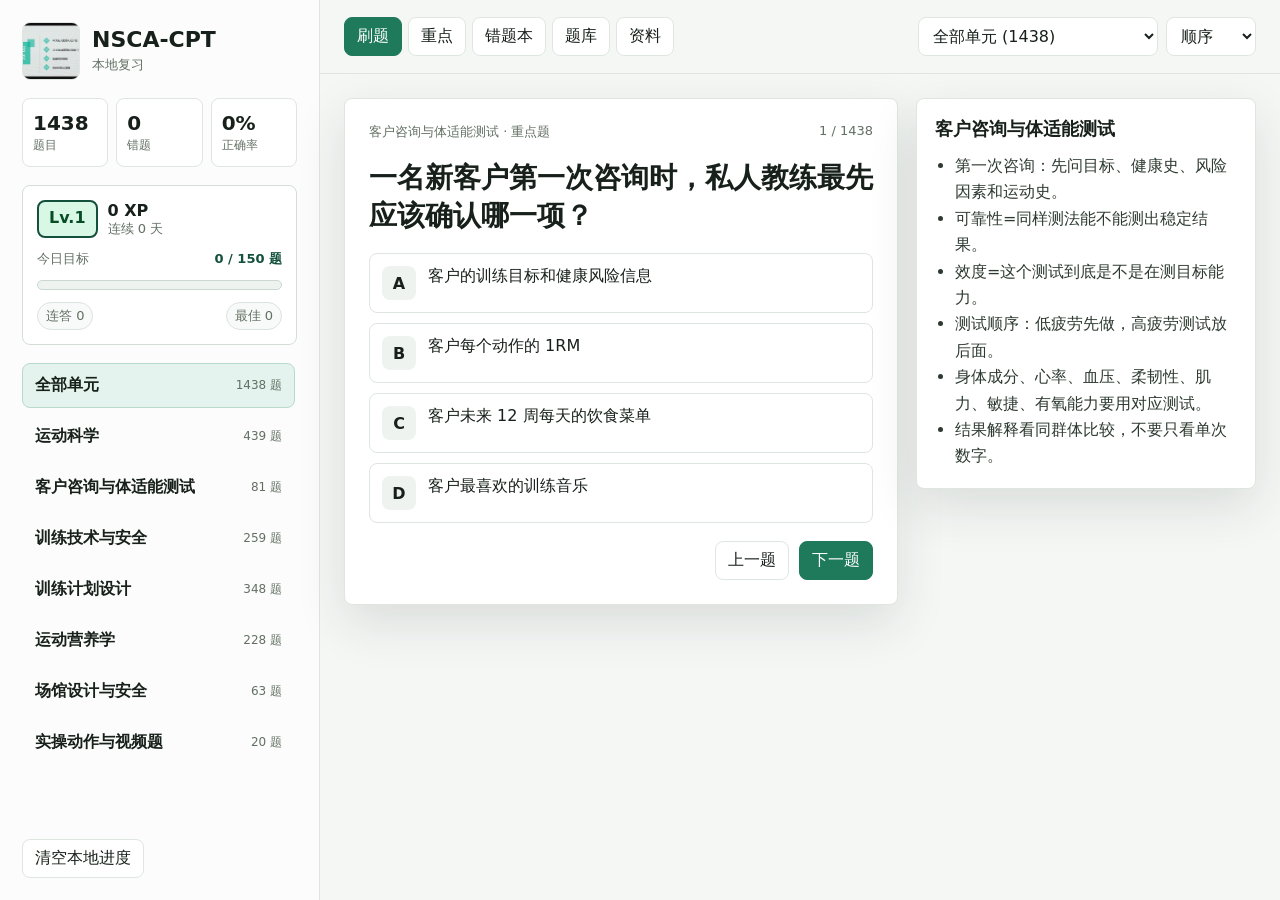
==== index.html @ 04255b9d "Publish NSCA CPT review app" ====
<!doctype html>
<html lang="zh-CN">
  <head>
    <meta charset="utf-8" />
    <meta name="viewport" content="width=device-width, initial-scale=1" />
    <title>NSCA-CPT 复习 App</title>
    <link rel="stylesheet" href="./styles.css" />
  </head>
  <body>
    <div class="app-shell">
      <aside class="sidebar">
        <div class="brand">
          <img src="./assets/cpt-cover.jpg" alt="NSCA CPT" />
          <div>
            <h1>NSCA-CPT</h1>
            <p>本地复习</p>
          </div>
        </div>

        <div class="stats-grid">
          <div>
            <span id="totalQuestions">0</span>
            <label>题目</label>
          </div>
          <div>
            <span id="wrongCount">0</span>
            <label>错题</label>
          </div>
          <div>
            <span id="accuracy">0%</span>
            <label>正确率</label>
          </div>
        </div>

        <section class="game-panel" aria-label="每日学习进度">
          <div class="level-row">
            <span id="levelBadge" class="level-badge">Lv.1</span>
            <div>
              <strong id="totalXp">0 XP</strong>
              <span id="streakText">连续 0 天</span>
            </div>
          </div>
          <div class="goal-row">
            <span>今日目标</span>
            <strong id="dailyGoalText">0 / 150 题</strong>
          </div>
          <div class="goal-track" aria-hidden="true">
            <div id="dailyGoalFill"></div>
          </div>
          <div class="mini-metrics">
            <span id="comboText">连答 0</span>
            <span id="bestComboText">最佳 0</span>
          </div>
        </section>

        <nav id="unitNav" class="unit-nav" aria-label="单元"></nav>

        <div class="sidebar-footer">
          <button id="resetProgressBtn" class="ghost-button" type="button">清空本地进度</button>
        </div>
      </aside>

      <main class="main-panel">
        <header class="topbar">
          <div class="tabs" role="tablist" aria-label="视图">
            <button class="tab active" type="button" data-view="quiz">刷题</button>
            <button class="tab" type="button" data-view="notes">重点</button>
            <button class="tab" type="button" data-view="wrong">错题本</button>
            <button class="tab" type="button" data-view="bank">题库</button>
            <button class="tab" type="button" data-view="materials">资料</button>
          </div>
          <div class="toolbar">
            <select id="unitSelect" aria-label="选择单元"></select>
            <select id="modeSelect" aria-label="刷题模式">
              <option value="sequential">顺序</option>
              <option value="random">随机</option>
              <option value="curated">重点题</option>
              <option value="wrong">错题</option>
            </select>
          </div>
        </header>

        <section id="quizView" class="view active">
          <div class="quiz-layout">
            <section class="question-card">
              <div class="question-meta">
                <span id="questionUnit">单元</span>
                <span id="questionProgress">0 / 0</span>
              </div>
              <div id="instantFeedback" class="instant-feedback hidden" aria-live="polite"></div>
              <div id="rewardToast" class="reward-toast hidden" aria-live="polite"></div>
              <h2 id="questionText"></h2>
              <img id="questionImage" class="question-image hidden" alt="" />
              <div id="choiceList" class="choice-list"></div>
              <div id="resultPanel" class="result-panel hidden"></div>
              <div class="question-actions">
                <button id="prevBtn" class="secondary-button" type="button">上一题</button>
                <button id="nextBtn" class="primary-button" type="button">下一题</button>
              </div>
            </section>

            <aside class="focus-panel">
              <h3 id="focusTitle">单元重点</h3>
              <ul id="focusPoints"></ul>
            </aside>
          </div>
        </section>

        <section id="notesView" class="view">
          <div id="notesGrid" class="notes-grid"></div>
        </section>

        <section id="wrongView" class="view">
          <div class="section-head">
            <h2>自动错题本</h2>
            <button id="reviewWrongBtn" class="primary-button" type="button">只刷错题</button>
          </div>
          <div id="wrongList" class="list-panel"></div>
        </section>

        <section id="bankView" class="view">
          <div class="section-head">
            <h2>题库检索</h2>
            <input id="searchInput" type="search" placeholder="搜索题干、选项或来源" />
          </div>
          <div id="bankList" class="list-panel"></div>
        </section>

        <section id="materialsView" class="view">
          <div class="section-head">
            <h2>资料读取状态</h2>
          </div>
          <div id="materialsList" class="materials-list"></div>
        </section>
      </main>
    </div>

    <script src="./data.js"></script>
    <script src="./app.js"></script>
  </body>
</html>
---- styles.css ----
:root {
  --bg: #f5f7f5;
  --panel: #ffffff;
  --ink: #17201a;
  --muted: #637064;
  --line: #dfe6df;
  --accent: #1f7a5b;
  --accent-strong: #14513d;
  --accent-soft: #e4f3ed;
  --warn: #b4442f;
  --warn-soft: #fae8e4;
  --ok: #1d6f48;
  --ok-soft: #e3f4eb;
  --shadow: 0 18px 50px rgba(26, 42, 32, 0.12);
}

* {
 box-sizing: border-box;
}

html {
 -webkit-text-size-adjust: 100%;
 text-size-adjust: 100%;
}

body {
 margin: 0;
 min-height: 100vh;
 overflow-x: hidden;
 background: var(--bg);
 color: var(--ink);
 font-family:
 Inter, ui-sans-serif, system-ui, -apple-system, BlinkMacSystemFont, "Segoe UI",
 "PingFang SC", "Microsoft YaHei", sans-serif;
}

body.image-zoom-open {
 overflow: hidden;
}

button,
select,
input {
  font: inherit;
}

button {
 cursor: pointer;
 touch-action: manipulation;
}

.app-shell {
 display: grid;
 grid-template-columns: 320px minmax(0, 1fr);
 width: 100%;
 min-height: 100vh;
}

.sidebar {
 display: flex;
 flex-direction: column;
 min-width: 0;
 gap: 18px;
 padding: 22px;
 border-right: 1px solid var(--line);
 background: #fbfcfb;
}

.sidebar > * {
 min-width: 0;
}

.brand {
  display: flex;
  align-items: center;
  gap: 12px;
}

.brand img {
  width: 58px;
  height: 58px;
  border-radius: 8px;
  object-fit: cover;
  border: 1px solid var(--line);
}

.brand h1 {
  margin: 0;
  font-size: 22px;
  line-height: 1.05;
  letter-spacing: 0;
}

.brand p {
  margin: 4px 0 0;
  color: var(--muted);
  font-size: 13px;
}

.stats-grid {
  display: grid;
  grid-template-columns: repeat(3, 1fr);
  gap: 8px;
}

.stats-grid div {
  padding: 12px 10px;
  border: 1px solid var(--line);
  border-radius: 8px;
  background: var(--panel);
}

.stats-grid span {
  display: block;
  font-weight: 800;
  font-size: 20px;
}

.stats-grid label {
  display: block;
  margin-top: 2px;
  color: var(--muted);
  font-size: 12px;
}

.game-panel {
  display: grid;
  gap: 12px;
  padding: 14px;
  border: 1px solid #d4ded7;
  border-radius: 8px;
  background: #ffffff;
}

.level-row,
.goal-row,
.mini-metrics {
  display: flex;
  align-items: center;
  justify-content: space-between;
  gap: 10px;
}

.level-row {
  justify-content: flex-start;
}

.level-badge {
  display: grid;
  place-items: center;
  min-width: 58px;
  min-height: 38px;
  padding: 6px 10px;
  border: 2px solid #14513d;
  border-radius: 8px;
  background: #d8f7e5;
  color: #064d25;
  font-weight: 900;
}

.level-row strong,
.level-row span {
  display: block;
}

.level-row span:not(.level-badge),
.goal-row span,
.mini-metrics span {
  color: var(--muted);
  font-size: 13px;
}

.goal-row strong {
  color: #14513d;
  font-size: 13px;
}

.goal-track {
  height: 10px;
  overflow: hidden;
  border: 1px solid #cbd8cf;
  border-radius: 999px;
  background: #eef3ef;
}

.goal-track div {
  width: 0;
  height: 100%;
  border-radius: inherit;
  background: linear-gradient(90deg, #1f7a5b, #e0a325);
  transition: width 260ms ease;
}

.mini-metrics span {
  display: inline-flex;
  min-height: 28px;
  align-items: center;
  padding: 4px 8px;
  border: 1px solid #dbe4de;
  border-radius: 999px;
  background: #f7faf8;
}

.unit-nav {
  display: flex;
  flex-direction: column;
  gap: 6px;
  overflow: auto;
  padding-right: 2px;
}

.unit-button {
  display: grid;
  grid-template-columns: minmax(0, 1fr) auto;
  align-items: center;
  gap: 10px;
  width: 100%;
  padding: 11px 12px;
  border: 1px solid transparent;
  border-radius: 8px;
  background: transparent;
  color: var(--ink);
  text-align: left;
}

.unit-button:hover {
  background: #f0f4f0;
}

.unit-button.active {
  border-color: #b9d9ca;
  background: var(--accent-soft);
}

.unit-button strong {
  display: block;
  min-width: 0;
  overflow: hidden;
  text-overflow: ellipsis;
  white-space: nowrap;
}

.unit-button span {
  color: var(--muted);
  font-size: 12px;
}

.sidebar-footer {
  margin-top: auto;
}

.main-panel {
  display: flex;
  flex-direction: column;
  min-width: 0;
}

.topbar {
  position: sticky;
  top: 0;
  z-index: 3;
  display: flex;
  align-items: center;
  justify-content: space-between;
  gap: 16px;
  min-height: 74px;
  padding: 16px 24px;
  border-bottom: 1px solid var(--line);
  background: rgba(245, 247, 245, 0.92);
  backdrop-filter: blur(14px);
}

.tabs {
  display: flex;
  gap: 6px;
  overflow-x: auto;
}

.tab,
.ghost-button,
.secondary-button,
.primary-button {
  min-height: 38px;
  border-radius: 8px;
  border: 1px solid var(--line);
  background: var(--panel);
  color: var(--ink);
  padding: 8px 12px;
}

.tab.active,
.primary-button {
  border-color: var(--accent);
  background: var(--accent);
  color: #ffffff;
}

.primary-button:hover {
  background: var(--accent-strong);
}

.secondary-button:hover,
.ghost-button:hover,
.tab:hover {
  border-color: #b9c8bc;
  background: #f0f4f0;
}

.toolbar {
  display: flex;
  gap: 8px;
}

select,
input[type="search"] {
  min-height: 38px;
  border: 1px solid var(--line);
  border-radius: 8px;
  background: var(--panel);
  color: var(--ink);
  padding: 8px 10px;
}

input[type="search"] {
  width: min(420px, 100%);
}

.view {
  display: none;
  padding: 24px;
}

.view.active {
  display: block;
}

.quiz-layout {
  display: grid;
  grid-template-columns: minmax(0, 1fr) 340px;
  gap: 18px;
  align-items: start;
}

.question-card,
.focus-panel,
.note-card,
.list-item,
.material-item {
  border: 1px solid var(--line);
  border-radius: 8px;
  background: var(--panel);
  box-shadow: var(--shadow);
}

.question-card {
  padding: 24px;
}

.question-card.answered-correct {
  animation: correctPulse 520ms ease-out;
}

.question-card.answered-wrong {
  animation: wrongShake 420ms ease-out;
}

.question-meta {
  display: flex;
  justify-content: space-between;
  gap: 12px;
  color: var(--muted);
  font-size: 13px;
}

.instant-feedback {
  display: flex;
  align-items: center;
  justify-content: space-between;
  gap: 12px;
  margin-top: 16px;
  padding: 12px 14px;
  border-radius: 8px;
  border: 3px solid transparent;
  font-size: 15px;
  line-height: 1.45;
}

.instant-feedback strong {
  font-size: 18px;
}

.instant-feedback span {
  min-width: 0;
}

.instant-feedback.correct {
  border-color: #087a35;
  background: #d8f7e5;
  color: #064d25;
}

.instant-feedback.wrong {
  border-color: #b42318;
  background: #fde1dc;
  color: #7a160f;
}

.reward-toast {
  display: flex;
  align-items: center;
  justify-content: space-between;
  gap: 12px;
  margin-top: 10px;
  padding: 10px 12px;
  border: 2px solid #b88a17;
  border-radius: 8px;
  background: #fff5d6;
  color: #5f4300;
  line-height: 1.4;
}

.reward-toast strong {
  white-space: nowrap;
}

.reward-toast span {
  min-width: 0;
}

.reward-toast.correct {
  border-color: #0f8a4a;
  background: #e8f8ee;
  color: #064d25;
}

.reward-toast.wrong {
  border-color: #b76b22;
  background: #fff3e4;
  color: #6d3704;
}

.reward-toast.goal {
  border-color: #b88a17;
  background: #fff0bf;
  color: #5f4300;
  box-shadow: 0 0 0 3px rgba(224, 163, 37, 0.16);
}

.question-card h2 {
  margin: 18px 0;
  font-size: clamp(22px, 2.2vw, 30px);
  line-height: 1.35;
  letter-spacing: 0;
}

.question-image {
  display: block;
  width: min(100%, 720px);
  max-height: 420px;
  object-fit: contain;
  margin: 10px 0 18px;
  border: 1px solid var(--line);
  border-radius: 8px;
}

.hidden {
  display: none !important;
}

.choice-list {
  display: grid;
  gap: 10px;
}

.choice-button {
  display: grid;
  grid-template-columns: 34px minmax(0, 1fr);
  gap: 12px;
  align-items: start;
  width: 100%;
  min-height: 58px;
  padding: 12px;
  border: 1px solid var(--line);
  border-radius: 8px;
  background: #ffffff;
  color: var(--ink);
  text-align: left;
}

.choice-button:hover {
  border-color: #b5c9bc;
}

.choice-button .letter {
  display: grid;
  place-items: center;
  width: 34px;
  height: 34px;
  border-radius: 8px;
  background: #eef3ef;
  font-weight: 800;
}

.choice-button.correct {
  border: 3px solid #087a35;
  background: #d8f7e5;
  box-shadow: 0 0 0 2px rgba(8, 122, 53, 0.16);
  animation: choicePop 260ms ease-out;
}

.choice-button.wrong {
  border: 3px solid #b42318;
  background: #fde1dc;
  box-shadow: 0 0 0 2px rgba(180, 35, 24, 0.16);
  animation: choicePop 260ms ease-out;
}

.choice-button.correct .letter {
  background: #087a35;
  color: #ffffff;
}

.choice-button.wrong .letter {
  background: #b42318;
  color: #ffffff;
}

.choice-button.dimmed {
  opacity: 0.76;
}

.result-panel {
  margin-top: 18px;
  padding: 16px;
  border: 1px solid var(--line);
  border-radius: 8px;
  background: #fbfcfb;
}

.result-panel h3 {
  margin: 0 0 10px;
  font-size: 17px;
}

.diagram-panel {
  margin: 12px 0 14px;
}

.diagram-panel h4 {
  margin: 0 0 10px;
  color: #2d3a30;
  font-size: 15px;
}

.diagram-grid {
  display: grid;
  grid-template-columns: repeat(2, minmax(0, 1fr));
  gap: 10px;
}

.diagram-card {
  margin: 0;
  overflow: hidden;
  border: 1px solid #cbd8cf;
  border-radius: 8px;
  background: #ffffff;
}

.diagram-card img {
  display: block;
  width: 100%;
  max-height: 340px;
  object-fit: contain;
  background: #f8fbf9;
  border-bottom: 1px solid #dfe6df;
}

.diagram-card figcaption {
  display: grid;
  gap: 4px;
  padding: 10px 12px 12px;
  color: #2d3a30;
  font-size: 13px;
  line-height: 1.5;
}

.diagram-card figcaption strong {
  color: #17201a;
  font-size: 14px;
}

.diagram-card figcaption small {
  color: var(--muted);
  font-size: 12px;
}

.image-zoom-button {
  position: relative;
  display: block;
  width: 100%;
  margin: 0;
  padding: 0;
  border: 0;
  background: #f8fbf9;
  color: inherit;
  font: inherit;
  text-align: inherit;
  cursor: zoom-in;
}

.image-zoom-button img {
  pointer-events: none;
}

.image-zoom-button:focus-visible {
  outline: 3px solid #2c7a4b;
  outline-offset: -3px;
}

.image-zoom-hint {
  position: absolute;
  right: 8px;
  bottom: 8px;
  padding: 3px 7px;
  border-radius: 999px;
  background: rgba(23, 32, 26, 0.82);
  color: #ffffff;
  font-size: 12px;
  font-weight: 700;
  line-height: 1.3;
}

.image-zoom-modal {
  position: fixed;
  inset: 0;
  z-index: 200;
  display: grid;
  place-items: center;
  padding: 24px;
  background: rgba(10, 18, 13, 0.72);
}

.image-zoom-modal.hidden {
  display: none;
}

.image-zoom-dialog {
  display: grid;
  grid-template-rows: auto minmax(0, 1fr) auto;
  width: min(1120px, 96vw);
  max-height: 92vh;
  overflow: hidden;
  border: 1px solid rgba(255, 255, 255, 0.38);
  border-radius: 8px;
  background: #ffffff;
  box-shadow: 0 24px 80px rgba(0, 0, 0, 0.34);
}

.image-zoom-header {
  display: flex;
  align-items: center;
  justify-content: space-between;
  gap: 12px;
  padding: 14px 16px;
  border-bottom: 1px solid var(--line);
}

.image-zoom-header h2 {
  margin: 0;
  color: #17201a;
  font-size: 20px;
  line-height: 1.25;
}

.image-zoom-close {
  display: inline-flex;
  align-items: center;
  justify-content: center;
  width: 36px;
  height: 36px;
  border: 1px solid #cbd8cf;
  border-radius: 8px;
  background: #ffffff;
  color: #17201a;
  font-size: 24px;
  line-height: 1;
  cursor: pointer;
}

.image-zoom-close:focus-visible {
  outline: 3px solid #2c7a4b;
  outline-offset: 2px;
}

.image-zoom-canvas {
  display: grid;
  min-height: 0;
  place-items: center;
  padding: 18px;
  background: #f8fbf9;
}

.image-zoom-canvas img {
  display: block;
  max-width: 100%;
  max-height: 76vh;
  object-fit: contain;
}

.image-zoom-caption {
  margin: 0;
  padding: 12px 16px 16px;
  color: #2d3a30;
  font-size: 15px;
  line-height: 1.6;
}

body.image-zoom-open {
  overflow: hidden;
}

.explanation-list {
  display: grid;
  gap: 8px;
  margin: 0;
}

.explanation-row {
  display: grid;
  grid-template-columns: 28px minmax(0, 1fr);
  gap: 10px;
  align-items: start;
  padding: 10px;
  border-radius: 8px;
  background: #ffffff;
  border: 1px solid var(--line);
}

.explanation-row.correct {
  border: 2px solid #087a35;
  background: #effbf4;
}

.explanation-row.wrong {
  border: 2px solid #b42318;
  background: #fff0ee;
}

.explanation-row strong {
  color: var(--accent-strong);
}

.explanation-addon {
  margin: 8px 0 0;
  color: #2d3a30;
  font-size: 14px;
  line-height: 1.55;
}

.question-actions {
  display: flex;
  justify-content: flex-end;
  gap: 10px;
  margin-top: 18px;
}

@keyframes correctPulse {
  0% {
    box-shadow: 0 0 0 0 rgba(8, 122, 53, 0.35), var(--shadow);
  }
  70% {
    box-shadow: 0 0 0 10px rgba(8, 122, 53, 0), var(--shadow);
  }
  100% {
    box-shadow: var(--shadow);
  }
}

@keyframes wrongShake {
  0%,
  100% {
    transform: translateX(0);
  }
  20%,
  60% {
    transform: translateX(-6px);
  }
  40%,
  80% {
    transform: translateX(6px);
  }
}

@keyframes choicePop {
  0% {
    transform: scale(0.98);
  }
  100% {
    transform: scale(1);
  }
}

.focus-panel {
  position: sticky;
  top: 98px;
  padding: 18px;
}

.focus-panel h3,
.note-card h3 {
  margin: 0 0 12px;
  font-size: 18px;
}

.focus-panel ul,
.note-card ul {
  margin: 0;
  padding-left: 20px;
  color: #2d3a30;
  line-height: 1.65;
}

.notes-grid {
  display: grid;
  grid-template-columns: minmax(0, 1fr);
  gap: 18px;
}

.note-card {
  padding: 0;
}

.unit-guide-card {
  overflow: hidden;
}

.unit-guide-details {
  display: grid;
  gap: 16px;
  padding: 20px;
}

.unit-guide-summary {
  display: grid;
  gap: 6px;
  cursor: pointer;
  list-style-position: outside;
}

.unit-guide-summary strong {
  color: #17201a;
  font-size: 26px;
  line-height: 1.2;
}

.unit-guide-kicker {
  color: #287248;
  font-size: 12px;
  font-weight: 800;
  letter-spacing: 0.08em;
}

.note-card h4 {
  margin: 16px 0 8px;
  color: var(--muted);
  font-size: 13px;
  text-transform: uppercase;
}

.guide-block h4 {
  margin-top: 0;
}

.guide-block ul {
  margin: 0;
  padding-left: 20px;
  color: #2d3a30;
  line-height: 1.65;
}

.guide-subunits {
  display: grid;
  gap: 12px;
}

.subunit-card {
  padding: 14px 16px;
  border: 1px solid #dfe6df;
  border-radius: 8px;
  background: #fbfcfb;
}

.subunit-card summary {
  cursor: pointer;
  color: #17201a;
  font-size: 19px;
  font-weight: 800;
  line-height: 1.35;
}

.subunit-card ul {
  margin-top: 12px;
  padding-left: 22px;
}

.guide-point {
  margin: 10px 0 14px;
  font-size: 17px;
  line-height: 1.65;
}

.guide-point > span {
  display: block;
}

.point-image-grid {
  display: grid;
  grid-template-columns: repeat(2, minmax(0, 1fr));
  gap: 10px;
  margin-top: 10px;
}

.point-figure {
  margin: 0;
  overflow: hidden;
  border: 1px solid #d7e0da;
  border-radius: 8px;
  background: #ffffff;
}

.point-figure img {
  display: block;
  width: 100%;
  height: 180px;
  object-fit: contain;
  background: #f8fbf9;
  border-bottom: 1px solid #e1e8e2;
}

.point-figure figcaption {
  display: grid;
  gap: 3px;
  padding: 9px 10px 10px;
}

.point-figure strong {
  color: #17201a;
  font-size: 13px;
}

.point-figure span {
  color: var(--muted);
  font-size: 12px;
  line-height: 1.45;
}

.unit-image-grid {
  display: grid;
  grid-template-columns: repeat(2, minmax(0, 1fr));
  gap: 10px;
}

.unit-figure {
  margin: 0;
  overflow: hidden;
  border: 1px solid #d7e0da;
  border-radius: 8px;
  background: #ffffff;
}

.unit-figure img {
  display: block;
  width: 100%;
  height: 150px;
  object-fit: contain;
  background: #f8fbf9;
  border-bottom: 1px solid #e1e8e2;
}

.unit-figure figcaption {
  display: grid;
  gap: 3px;
  padding: 9px 10px 10px;
}

.unit-figure strong {
  color: #17201a;
  font-size: 13px;
}

.unit-figure span {
  color: var(--muted);
  font-size: 12px;
  line-height: 1.45;
}

.source-details {
  border-top: 1px solid #dfe6df;
  padding-top: 10px;
}

.source-details summary {
  cursor: pointer;
  color: var(--muted);
  font-size: 13px;
  font-weight: 700;
}

.source-list {
  display: flex;
  flex-wrap: wrap;
  gap: 6px;
  margin-top: 12px;
}

.pill {
  display: inline-flex;
  align-items: center;
  min-height: 26px;
  padding: 4px 8px;
  border-radius: 999px;
  border: 1px solid var(--line);
  background: #f7faf8;
  color: var(--muted);
  font-size: 12px;
}

.section-head {
  display: flex;
  align-items: center;
  justify-content: space-between;
  gap: 14px;
  margin-bottom: 14px;
}

.section-head h2 {
  margin: 0;
  font-size: 24px;
}

.list-panel,
.materials-list {
  display: grid;
  gap: 10px;
}

.list-item {
  padding: 14px;
  box-shadow: none;
}

.list-item h3 {
  margin: 0 0 8px;
  font-size: 16px;
  line-height: 1.45;
}

.list-item p {
  margin: 6px 0;
  color: var(--muted);
  font-size: 13px;
}

.item-actions {
  display: flex;
  flex-wrap: wrap;
  gap: 8px;
  margin-top: 10px;
}

.material-item {
  display: grid;
  grid-template-columns: minmax(0, 1fr) auto;
  gap: 12px;
  align-items: center;
  padding: 14px;
  box-shadow: none;
}

.material-item strong {
  display: block;
  overflow-wrap: anywhere;
}

.status {
  white-space: nowrap;
}

@media (max-width: 1180px) {
 .app-shell {
 grid-template-columns: 280px minmax(0, 1fr);
 }

 .sidebar {
 padding: 18px;
 }

 .quiz-layout {
 grid-template-columns: minmax(0, 1fr) 300px;
 }

 .question-card h2 {
 font-size: clamp(21px, 2.4vw, 28px);
 }
}

@media (max-width: 1024px) {
 .app-shell {
 grid-template-columns: 1fr;
 }

 .sidebar {
 display: grid;
 grid-template-columns: minmax(180px, 0.8fr) minmax(260px, 1.2fr);
 gap: 14px;
 padding: 16px 18px;
 border-right: 0;
 border-bottom: 1px solid var(--line);
 }

 .brand {
 min-width: 0;
 }

 .stats-grid {
 align-self: stretch;
 }

 .game-panel,
 .unit-nav,
 .sidebar-footer {
 grid-column: 1 / -1;
 }

 .game-panel {
 grid-template-columns: minmax(0, 1fr) minmax(180px, 0.7fr);
 align-items: center;
 }

 .goal-row,
 .goal-track {
 grid-column: 1 / -1;
 }

 .unit-nav {
 display: grid;
 grid-template-columns: repeat(3, minmax(0, 1fr));
 max-height: 190px;
 }

 .sidebar-footer {
 margin-top: 0;
 }

 .topbar {
 gap: 12px;
 padding: 14px 18px;
 }

 .tabs {
 flex: 1 1 auto;
 min-width: 0;
 }

 .toolbar {
 flex: 0 0 auto;
 }

 .view {
 padding: 18px;
 }

 .quiz-layout {
 grid-template-columns: 1fr;
 gap: 16px;
 }

 .focus-panel {
 position: static;
 }

 .question-card {
 padding: 22px;
 }

 .choice-button {
 min-height: 62px;
 }

 .notes-grid {
 grid-template-columns: 1fr;
 }

 .point-figure img {
 height: 220px;
 }
}

@media (max-width: 760px) {
 .sidebar,
 .view,
 .topbar {
 padding: 14px;
 }

 .sidebar {
 display: flex;
 gap: 12px;
 }

 .brand img {
 width: 48px;
 height: 48px;
 }

 .brand h1 {
 font-size: 20px;
 }

 .stats-grid {
 gap: 6px;
 }

 .stats-grid div {
 padding: 10px 8px;
 }

 .stats-grid span {
 font-size: 18px;
 }

 .game-panel {
 display: grid;
 grid-template-columns: 1fr;
 gap: 10px;
 padding: 12px;
 }

 .unit-nav {
 display: flex;
 flex-direction: row;
 gap: 8px;
 width: 100%;
 min-width: 0;
 max-height: none;
 overflow-x: auto;
 overflow-y: hidden;
 padding: 0 0 4px;
 scroll-snap-type: x proximity;
 }

 .unit-button {
 flex: 0 0 min(78vw, 260px);
 min-height: 48px;
 scroll-snap-align: start;
 }

 .topbar,
 .section-head {
 align-items: stretch;
 flex-direction: column;
 }

 .tabs {
 width: 100%;
 padding-bottom: 2px;
 }

 .tab,
 .ghost-button,
 .secondary-button,
 .primary-button,
 select,
 input[type="search"] {
 min-height: 44px;
 font-size: 16px;
 }

 .toolbar {
 display: grid;
 grid-template-columns: 1fr 1fr;
 width: 100%;
 }

 .toolbar select {
 width: 100%;
 min-width: 0;
 }

 .question-card,
 .focus-panel,
 .note-card,
 .list-item,
 .material-item {
 box-shadow: none;
 }

 .question-card {
 padding: 16px;
 }

 .question-card h2 {
 margin: 14px 0;
 font-size: 20px;
 line-height: 1.45;
 }

 .question-image {
 max-height: 300px;
 }

 .choice-list {
 gap: 9px;
 }

 .choice-button {
 grid-template-columns: 32px minmax(0, 1fr);
 gap: 10px;
 min-height: 58px;
 padding: 12px;
 line-height: 1.45;
 }

 .choice-button .letter {
 width: 32px;
 height: 32px;
 }

 .question-actions {
 display: grid;
 grid-template-columns: 1fr 1fr;
 }

 .result-panel {
 padding: 13px;
 }

 .instant-feedback,
 .reward-toast {
 align-items: flex-start;
 flex-direction: column;
 }

 .diagram-grid,
 .point-image-grid,
 .unit-image-grid {
 grid-template-columns: 1fr;
 }

 .unit-guide-details {
 padding: 16px;
 }

 .unit-guide-summary strong {
 font-size: 22px;
 }

 .subunit-card {
 padding: 12px 14px;
 }

 .subunit-card summary {
 font-size: 18px;
 }

 .guide-point {
 font-size: 16px;
 line-height: 1.6;
 }

 .point-figure img,
 .unit-figure img {
 height: 210px;
 }

 .material-item {
 grid-template-columns: 1fr;
 }

 .status {
 white-space: normal;
 }

 .image-zoom-modal {
 padding: 0;
 }

 .image-zoom-dialog {
 width: 100vw;
 max-height: 100dvh;
 border-radius: 0;
 }

 .image-zoom-header {
 padding: 12px 14px;
 }

 .image-zoom-header h2 {
 font-size: 17px;
 }

 .image-zoom-close {
 width: 42px;
 height: 42px;
 }

 .image-zoom-canvas {
 padding: 10px;
 }

 .image-zoom-canvas img {
 max-height: calc(100dvh - 150px);
 }
}

@media (max-width: 420px) {
 .toolbar {
 grid-template-columns: 1fr;
 }

 .stats-grid label,
 .unit-button span {
 font-size: 11px;
 }

 .question-actions {
 grid-template-columns: 1fr;
 }

 .point-figure img,
 .unit-figure img {
 height: 190px;
 }
}
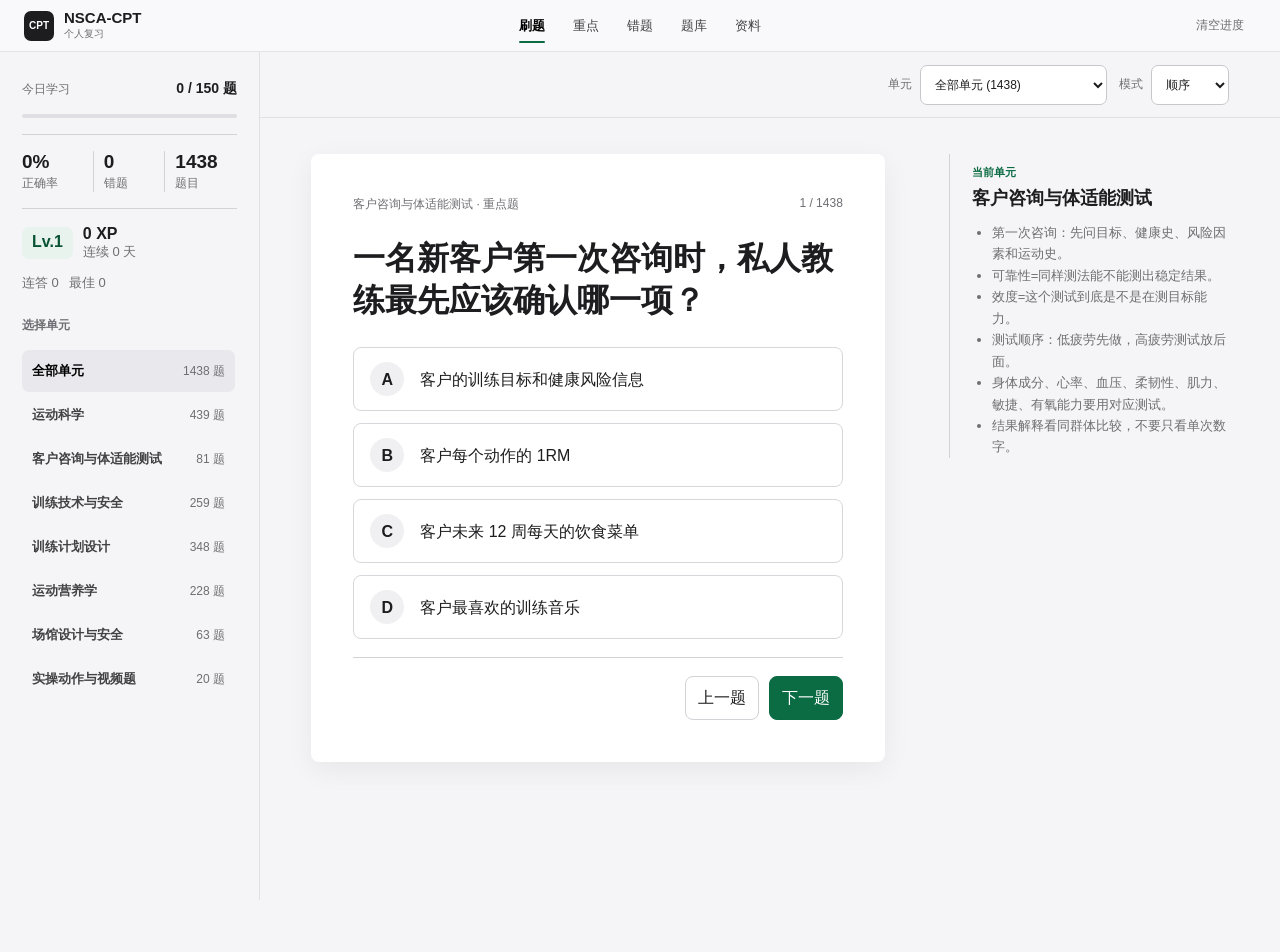
==== commit 85730644: "Redesign study interface and streamline answer flow" ====
--- a/index.html
+++ b/index.html
@@ -2,50 +2,53 @@
 <html lang="zh-CN">
   <head>
     <meta charset="utf-8" />
-    <meta name="viewport" content="width=device-width, initial-scale=1" />
-    <title>NSCA-CPT 复习 App</title>
+    <meta name="viewport" content="width=device-width, initial-scale=1, viewport-fit=cover" />
+    <meta name="theme-color" content="#f5f5f7" />
+    <title>NSCA-CPT 复习</title>
     <link rel="stylesheet" href="./styles.css" />
   </head>
   <body>
-    <div class="app-shell">
-      <aside class="sidebar">
-        <div class="brand">
-          <img src="./assets/cpt-cover.jpg" alt="NSCA CPT" />
+    <header class="global-header">
+      <div class="global-header-inner">
+        <div class="brand" aria-label="NSCA-CPT 复习">
+          <span class="brand-mark" aria-hidden="true">CPT</span>
           <div>
             <h1>NSCA-CPT</h1>
-            <p>本地复习</p>
+            <p>个人复习</p>
           </div>
         </div>
 
-        <div class="stats-grid">
-          <div>
-            <span id="totalQuestions">0</span>
-            <label>题目</label>
-          </div>
-          <div>
-            <span id="wrongCount">0</span>
-            <label>错题</label>
-          </div>
-          <div>
-            <span id="accuracy">0%</span>
-            <label>正确率</label>
-          </div>
+        <nav class="tabs desktop-tabs" role="tablist" aria-label="主要功能">
+          <button class="tab active" type="button" data-view="quiz">刷题</button>
+          <button class="tab" type="button" data-view="notes">重点</button>
+          <button class="tab" type="button" data-view="wrong">错题</button>
+          <button class="tab" type="button" data-view="bank">题库</button>
+          <button class="tab" type="button" data-view="materials">资料</button>
+        </nav>
+
+        <button id="resetProgressBtn" class="header-action" type="button">清空进度</button>
+      </div>
+    </header>
+
+    <div class="app-shell">
+      <aside class="sidebar" aria-label="学习概况">
+        <div class="rail-heading">
+          <span>今日学习</span>
+          <strong id="dailyGoalText">0 / 150 题</strong>
         </div>
 
-        <section class="game-panel" aria-label="每日学习进度">
+        <div class="goal-track" aria-hidden="true"><div id="dailyGoalFill"></div></div>
+
+        <div class="stats-grid">
+          <div><span id="accuracy">0%</span><label>正确率</label></div>
+          <div><span id="wrongCount">0</span><label>错题</label></div>
+          <div><span id="totalQuestions">0</span><label>题目</label></div>
+        </div>
+
+        <section class="game-panel" aria-label="连续学习记录">
           <div class="level-row">
             <span id="levelBadge" class="level-badge">Lv.1</span>
-            <div>
-              <strong id="totalXp">0 XP</strong>
-              <span id="streakText">连续 0 天</span>
-            </div>
-          </div>
-          <div class="goal-row">
-            <span>今日目标</span>
-            <strong id="dailyGoalText">0 / 150 题</strong>
-          </div>
-          <div class="goal-track" aria-hidden="true">
-            <div id="dailyGoalFill"></div>
+            <div><strong id="totalXp">0 XP</strong><span id="streakText">连续 0 天</span></div>
           </div>
           <div class="mini-metrics">
             <span id="comboText">连答 0</span>
@@ -53,30 +56,26 @@
           </div>
         </section>
 
+        <div class="rail-label">选择单元</div>
         <nav id="unitNav" class="unit-nav" aria-label="单元"></nav>
-
-        <div class="sidebar-footer">
-          <button id="resetProgressBtn" class="ghost-button" type="button">清空本地进度</button>
-        </div>
       </aside>
 
       <main class="main-panel">
-        <header class="topbar">
-          <div class="tabs" role="tablist" aria-label="视图">
-            <button class="tab active" type="button" data-view="quiz">刷题</button>
-            <button class="tab" type="button" data-view="notes">重点</button>
-            <button class="tab" type="button" data-view="wrong">错题本</button>
-            <button class="tab" type="button" data-view="bank">题库</button>
-            <button class="tab" type="button" data-view="materials">资料</button>
-          </div>
+        <header class="topbar" aria-label="刷题设置">
           <div class="toolbar">
-            <select id="unitSelect" aria-label="选择单元"></select>
-            <select id="modeSelect" aria-label="刷题模式">
-              <option value="sequential">顺序</option>
-              <option value="random">随机</option>
-              <option value="curated">重点题</option>
-              <option value="wrong">错题</option>
-            </select>
+            <label>
+              <span>单元</span>
+              <select id="unitSelect" aria-label="选择单元"></select>
+            </label>
+            <label>
+              <span>模式</span>
+              <select id="modeSelect" aria-label="刷题模式">
+                <option value="sequential">顺序</option>
+                <option value="random">随机</option>
+                <option value="curated">重点题</option>
+                <option value="wrong">错题</option>
+              </select>
+            </label>
           </div>
         </header>
 
@@ -87,11 +86,11 @@
                 <span id="questionUnit">单元</span>
                 <span id="questionProgress">0 / 0</span>
               </div>
-              <div id="instantFeedback" class="instant-feedback hidden" aria-live="polite"></div>
-              <div id="rewardToast" class="reward-toast hidden" aria-live="polite"></div>
               <h2 id="questionText"></h2>
               <img id="questionImage" class="question-image hidden" alt="" />
               <div id="choiceList" class="choice-list"></div>
+              <div id="instantFeedback" class="instant-feedback hidden" aria-live="polite"></div>
+              <div id="rewardToast" class="reward-toast hidden" aria-live="polite"></div>
               <div id="resultPanel" class="result-panel hidden"></div>
               <div class="question-actions">
                 <button id="prevBtn" class="secondary-button" type="button">上一题</button>
@@ -100,41 +99,46 @@
             </section>
 
             <aside class="focus-panel">
+              <span class="panel-eyebrow">当前单元</span>
               <h3 id="focusTitle">单元重点</h3>
               <ul id="focusPoints"></ul>
             </aside>
           </div>
         </section>
 
-        <section id="notesView" class="view">
-          <div id="notesGrid" class="notes-grid"></div>
-        </section>
+        <section id="notesView" class="view"><div id="notesGrid" class="notes-grid"></div></section>
 
         <section id="wrongView" class="view">
           <div class="section-head">
-            <h2>自动错题本</h2>
+            <div><span class="section-eyebrow">根据你的作答自动整理</span><h2>错题本</h2></div>
             <button id="reviewWrongBtn" class="primary-button" type="button">只刷错题</button>
           </div>
           <div id="wrongList" class="list-panel"></div>
         </section>
 
         <section id="bankView" class="view">
-          <div class="section-head">
-            <h2>题库检索</h2>
+          <div class="section-head bank-head">
+            <div><span class="section-eyebrow">查找题干、动作或知识点</span><h2>题库检索</h2></div>
             <input id="searchInput" type="search" placeholder="搜索题干、选项或来源" />
           </div>
           <div id="bankList" class="list-panel"></div>
         </section>
 
         <section id="materialsView" class="view">
-          <div class="section-head">
-            <h2>资料读取状态</h2>
-          </div>
+          <div class="section-head"><div><span class="section-eyebrow">本地复习资料</span><h2>资料读取状态</h2></div></div>
           <div id="materialsList" class="materials-list"></div>
         </section>
       </main>
     </div>
 
+    <nav class="tabs mobile-tabs" role="tablist" aria-label="主要功能">
+      <button class="tab active" type="button" data-view="quiz">刷题</button>
+      <button class="tab" type="button" data-view="notes">重点</button>
+      <button class="tab" type="button" data-view="wrong">错题</button>
+      <button class="tab" type="button" data-view="bank">题库</button>
+      <button class="tab" type="button" data-view="materials">资料</button>
+    </nav>
+
     <script src="./data.js"></script>
     <script src="./app.js"></script>
   </body>
--- a/styles.css
+++ b/styles.css
@@ -747,14 +747,52 @@
 }
 
 .explanation-row strong {
-  color: var(--accent-strong);
+ color: var(--accent-strong);
+}
+
+.answer-search-panel {
+ display: grid;
+ gap: 10px;
+ margin-top: 14px;
+ padding: 12px;
+ border: 1px solid #cbd8cf;
+ border-radius: 8px;
+ background: #f7faf8;
+}
+
+.answer-search-panel strong,
+.answer-search-panel span {
+ display: block;
+}
+
+.answer-search-panel span {
+ margin-top: 2px;
+ color: var(--muted);
+ font-size: 13px;
+ line-height: 1.45;
+}
+
+.answer-search-actions {
+ display: flex;
+ flex-wrap: wrap;
+ gap: 8px;
+}
+
+.answer-search-actions a {
+ text-decoration: none;
+}
+
+.answer-search-actions .secondary-button {
+ display: inline-flex;
+ align-items: center;
+ justify-content: center;
 }
 
 .explanation-addon {
-  margin: 8px 0 0;
-  color: #2d3a30;
-  font-size: 14px;
-  line-height: 1.55;
+ margin: 8px 0 0;
+ color: #2d3a30;
+ font-size: 14px;
+ line-height: 1.55;
 }
 
 .question-actions {
@@ -1335,6 +1373,16 @@
  padding: 13px;
  }
 
+ .answer-search-actions {
+ display: grid;
+ grid-template-columns: 1fr;
+ }
+
+ .answer-search-actions .secondary-button {
+ justify-content: center;
+ text-align: center;
+ }
+
  .instant-feedback,
  .reward-toast {
  align-items: flex-start;
@@ -1432,3 +1480,670 @@
  height: 190px;
  }
 }
+
+/* 2026 product redesign: focused study workspace */
+:root {
+  --bg: #f5f5f7;
+  --panel: #ffffff;
+  --ink: #1d1d1f;
+  --muted: #6e6e73;
+  --line: #d2d2d7;
+  --accent: #0b6b43;
+  --accent-strong: #075333;
+  --accent-soft: #e8f3ed;
+  --warn: #b3261e;
+  --warn-soft: #fff0ee;
+  --ok: #0b6b43;
+  --ok-soft: #e8f5ee;
+  --shadow: 0 8px 28px rgba(0, 0, 0, 0.06);
+}
+
+body {
+  background: var(--bg);
+  color: var(--ink);
+  font-family: -apple-system, BlinkMacSystemFont, "SF Pro Text", "PingFang SC", "Helvetica Neue", sans-serif;
+}
+
+button,
+select,
+input {
+  letter-spacing: 0;
+}
+
+button:focus-visible,
+a:focus-visible,
+select:focus-visible,
+input:focus-visible,
+summary:focus-visible {
+  outline: 3px solid rgba(11, 107, 67, 0.28);
+  outline-offset: 2px;
+}
+
+.global-header {
+  position: sticky;
+  top: 0;
+  z-index: 50;
+  height: 52px;
+  border-bottom: 1px solid rgba(0, 0, 0, 0.08);
+  background: rgba(250, 250, 252, 0.88);
+  backdrop-filter: saturate(180%) blur(18px);
+}
+
+.global-header-inner {
+  display: grid;
+  grid-template-columns: 220px minmax(0, 1fr) 220px;
+  align-items: center;
+  width: min(1440px, 100%);
+  height: 100%;
+  margin: 0 auto;
+  padding: 0 24px;
+}
+
+.brand {
+  gap: 10px;
+}
+
+.brand-mark {
+  display: grid;
+  width: 30px;
+  height: 30px;
+  place-items: center;
+  border-radius: 7px;
+  background: var(--ink);
+  color: #fff;
+  font-size: 10px;
+  font-weight: 800;
+}
+
+.brand h1 {
+  font-size: 15px;
+  font-weight: 700;
+  line-height: 1.05;
+}
+
+.brand p {
+  margin-top: 2px;
+  font-size: 10px;
+}
+
+.desktop-tabs {
+  justify-content: center;
+  gap: 28px;
+  overflow: visible;
+}
+
+.tab {
+  position: relative;
+  min-height: 44px;
+  padding: 0;
+  border: 0;
+  border-radius: 0;
+  background: transparent;
+  color: #424245;
+  font-size: 13px;
+}
+
+.tab:hover {
+  border: 0;
+  background: transparent;
+  color: #000;
+}
+
+.tab.active {
+  border: 0;
+  background: transparent;
+  color: #000;
+  font-weight: 650;
+}
+
+.tab.active::after {
+  position: absolute;
+  right: 0;
+  bottom: 5px;
+  left: 0;
+  height: 2px;
+  border-radius: 2px;
+  background: var(--accent);
+  content: "";
+}
+
+.header-action {
+  justify-self: end;
+  min-height: 36px;
+  padding: 0 12px;
+  border: 0;
+  background: transparent;
+  color: var(--muted);
+  font-size: 12px;
+}
+
+.header-action:hover {
+  color: var(--warn);
+}
+
+.app-shell {
+  grid-template-columns: 260px minmax(0, 1fr);
+  width: min(1440px, 100%);
+  margin: 0 auto;
+}
+
+.sidebar {
+  position: sticky;
+  top: 52px;
+  height: calc(100vh - 52px);
+  gap: 16px;
+  padding: 28px 22px;
+  border-right: 1px solid rgba(0, 0, 0, 0.08);
+  background: transparent;
+}
+
+.rail-heading,
+.rail-label {
+  color: var(--muted);
+  font-size: 12px;
+}
+
+.rail-heading {
+  display: flex;
+  align-items: baseline;
+  justify-content: space-between;
+}
+
+.rail-heading strong {
+  color: var(--ink);
+  font-size: 14px;
+}
+
+.rail-label {
+  margin-top: 6px;
+  font-weight: 650;
+}
+
+.goal-track {
+  height: 4px;
+  border: 0;
+  background: #dedee3;
+}
+
+.goal-track div {
+  background: var(--accent);
+}
+
+.stats-grid {
+  gap: 0;
+  padding: 16px 0;
+  border-top: 1px solid var(--line);
+  border-bottom: 1px solid var(--line);
+}
+
+.stats-grid div {
+  padding: 0 10px;
+  border: 0;
+  border-right: 1px solid var(--line);
+  border-radius: 0;
+  background: transparent;
+}
+
+.stats-grid div:first-child { padding-left: 0; }
+.stats-grid div:last-child { padding-right: 0; border-right: 0; }
+.stats-grid span { font-size: 19px; }
+
+.game-panel {
+  gap: 10px;
+  padding: 0;
+  border: 0;
+  background: transparent;
+}
+
+.level-badge {
+  min-width: 50px;
+  min-height: 32px;
+  border: 0;
+  border-radius: 7px;
+  background: var(--accent-soft);
+  color: var(--accent-strong);
+}
+
+.mini-metrics {
+  justify-content: flex-start;
+}
+
+.mini-metrics span {
+  min-height: 24px;
+  border: 0;
+  background: transparent;
+  padding: 0;
+}
+
+.unit-nav {
+  gap: 2px;
+}
+
+.unit-button {
+  min-height: 42px;
+  padding: 8px 10px;
+  border: 0;
+  border-radius: 7px;
+  color: #424245;
+}
+
+.unit-button.active {
+  border: 0;
+  background: #e8e8ed;
+  color: #000;
+}
+
+.unit-button strong {
+  font-size: 13px;
+  font-weight: 600;
+}
+
+.main-panel {
+  min-height: calc(100vh - 52px);
+}
+
+.topbar {
+  top: 52px;
+  z-index: 20;
+  min-height: 66px;
+  padding: 10px clamp(20px, 4vw, 52px);
+  border-bottom: 1px solid rgba(0, 0, 0, 0.08);
+  background: rgba(245, 245, 247, 0.9);
+  backdrop-filter: saturate(180%) blur(18px);
+}
+
+.toolbar {
+  width: 100%;
+  justify-content: flex-end;
+  gap: 12px;
+}
+
+.toolbar label {
+  display: flex;
+  align-items: center;
+  gap: 8px;
+  color: var(--muted);
+  font-size: 12px;
+}
+
+select,
+input[type="search"] {
+  min-height: 40px;
+  border-color: #c7c7cc;
+  border-radius: 7px;
+  background: #fff;
+}
+
+.view {
+  width: min(1180px, 100%);
+  margin: 0 auto;
+  padding: 36px clamp(20px, 4vw, 52px) 80px;
+}
+
+.quiz-layout {
+  grid-template-columns: minmax(0, 780px) minmax(220px, 280px);
+  justify-content: center;
+  gap: clamp(30px, 5vw, 72px);
+}
+
+.question-card {
+  padding: clamp(26px, 4vw, 42px);
+  border: 0;
+  border-radius: 8px;
+  box-shadow: var(--shadow);
+}
+
+.question-meta {
+  font-size: 12px;
+}
+
+.question-card h2 {
+  max-width: 26em;
+  margin: 24px 0 26px;
+  font-size: clamp(24px, 2.5vw, 34px);
+  font-weight: 700;
+  line-height: 1.32;
+}
+
+.choice-list {
+  gap: 12px;
+}
+
+.choice-button {
+  grid-template-columns: 38px minmax(0, 1fr);
+  align-items: center;
+  min-height: 64px;
+  padding: 13px 16px;
+  border-color: #d8d8dc;
+  border-radius: 8px;
+  font-size: 16px;
+  line-height: 1.45;
+}
+
+.choice-button:hover {
+  border-color: #8e8e93;
+  background: #fafafa;
+}
+
+.choice-button .letter {
+  border-radius: 50%;
+  background: #f0f0f2;
+}
+
+.choice-button.correct,
+.choice-button.wrong {
+  border-width: 2px;
+  box-shadow: none;
+}
+
+.instant-feedback,
+.reward-toast {
+  margin-top: 14px;
+  border-width: 0;
+  border-left-width: 4px;
+  border-radius: 4px;
+  font-size: 13px;
+}
+
+.reward-toast {
+  padding: 8px 12px;
+}
+
+.result-panel {
+  margin-top: 18px;
+  padding: 20px 0 0;
+  border: 0;
+  border-top: 1px solid var(--line);
+  border-radius: 0;
+  background: transparent;
+}
+
+.result-heading {
+  display: flex;
+  align-items: center;
+  gap: 10px;
+  font-size: 15px;
+}
+
+.result-status {
+  padding: 4px 8px;
+  border-radius: 999px;
+  font-size: 12px;
+  font-weight: 700;
+}
+
+.result-status.correct { background: var(--ok-soft); color: var(--ok); }
+.result-status.wrong { background: var(--warn-soft); color: var(--warn); }
+
+.answer-reasons {
+  margin: 14px 0 0;
+  color: #424245;
+  font-size: 14px;
+  line-height: 1.55;
+}
+
+.answer-reasons p { margin: 7px 0; }
+.answer-reasons strong { color: var(--ink); }
+
+.answer-search-panel {
+  grid-template-columns: minmax(0, 1fr) auto;
+  align-items: center;
+  margin-top: 16px;
+  padding: 14px 0 0;
+  border: 0;
+  border-top: 1px solid var(--line);
+  border-radius: 0;
+  background: transparent;
+}
+
+.answer-search-actions {
+  position: relative;
+  flex-wrap: nowrap;
+}
+
+.ai-primary-button {
+  display: inline-flex;
+  min-height: 42px;
+  align-items: center;
+  justify-content: center;
+  padding: 0 15px;
+  border-radius: 8px;
+  background: var(--accent);
+  color: #fff;
+  font-size: 13px;
+  font-weight: 650;
+  text-decoration: none;
+}
+
+.ai-provider-menu { position: relative; }
+.ai-provider-menu summary {
+  display: grid;
+  min-height: 42px;
+  place-items: center;
+  padding: 0 12px;
+  border: 1px solid var(--line);
+  border-radius: 8px;
+  background: #fff;
+  color: #424245;
+  cursor: pointer;
+  font-size: 12px;
+  list-style: none;
+}
+
+.ai-provider-menu summary::-webkit-details-marker { display: none; }
+.ai-provider-menu > div {
+  position: absolute;
+  right: 0;
+  z-index: 10;
+  display: grid;
+  width: 170px;
+  margin-top: 6px;
+  padding: 6px;
+  border: 1px solid var(--line);
+  border-radius: 8px;
+  background: #fff;
+  box-shadow: var(--shadow);
+}
+
+.ai-provider-menu a,
+.ai-provider-menu button {
+  min-height: 40px;
+  padding: 10px;
+  border: 0;
+  border-radius: 6px;
+  background: transparent;
+  color: var(--ink);
+  text-align: left;
+  text-decoration: none;
+}
+
+.ai-provider-menu a:hover,
+.ai-provider-menu button:hover { background: #f2f2f4; }
+
+.question-actions {
+  padding-top: 18px;
+  border-top: 1px solid var(--line);
+}
+
+.primary-button,
+.secondary-button,
+.ghost-button {
+  min-height: 44px;
+  border-radius: 8px;
+}
+
+.primary-button {
+  border-color: var(--accent);
+  background: var(--accent);
+}
+
+.focus-panel {
+  top: 142px;
+  padding: 8px 0 0 22px;
+  border: 0;
+  border-left: 1px solid var(--line);
+  border-radius: 0;
+  background: transparent;
+  box-shadow: none;
+}
+
+.panel-eyebrow,
+.section-eyebrow {
+  color: var(--accent);
+  font-size: 11px;
+  font-weight: 700;
+}
+
+.focus-panel h3 { margin-top: 6px; }
+.focus-panel ul { color: var(--muted); font-size: 13px; }
+
+.section-head {
+  margin-bottom: 24px;
+}
+
+.section-head h2 {
+  margin-top: 5px;
+  font-size: clamp(28px, 4vw, 42px);
+  line-height: 1.1;
+}
+
+.note-card,
+.list-item,
+.material-item {
+  box-shadow: none;
+}
+
+.mobile-tabs { display: none; }
+
+@media (max-width: 1024px) {
+  .global-header-inner { grid-template-columns: 190px minmax(0, 1fr) 120px; }
+  .desktop-tabs { gap: 18px; }
+  .app-shell { grid-template-columns: 220px minmax(0, 1fr); }
+  .sidebar { display: flex; padding: 24px 16px; }
+  .unit-nav { display: flex; flex-direction: column; }
+  .quiz-layout { grid-template-columns: minmax(0, 1fr); }
+  .focus-panel { display: none; }
+}
+
+@media (min-width: 761px) and (max-width: 900px) {
+  .app-shell { display: block; }
+  .sidebar { display: none; }
+  .view { max-width: 760px; }
+  .question-card { padding: 36px; }
+}
+
+@media (max-width: 760px) {
+  body { padding-bottom: calc(64px + env(safe-area-inset-bottom)); }
+  .global-header { height: 52px; }
+  .global-header-inner {
+    display: flex;
+    justify-content: space-between;
+    padding: 0 16px;
+  }
+  .brand-mark { width: 28px; height: 28px; }
+  .brand h1 { font-size: 14px; }
+  .brand p { display: none; }
+  .desktop-tabs,
+  .header-action,
+  .sidebar { display: none; }
+  .app-shell { display: block; min-height: auto; }
+  .main-panel { min-height: calc(100vh - 52px); }
+  .topbar {
+    top: 52px;
+    min-height: 58px;
+    padding: 8px 14px;
+  }
+  .toolbar {
+    display: grid;
+    grid-template-columns: minmax(0, 1fr) minmax(112px, 0.45fr);
+    gap: 8px;
+  }
+  .toolbar label { display: block; }
+  .toolbar label > span { display: none; }
+  .toolbar select { width: 100%; min-height: 42px; font-size: 14px; }
+  .view { padding: 18px 14px 150px; }
+  .question-card {
+    padding: 20px 0 0;
+    border-radius: 0;
+    background: transparent;
+    box-shadow: none;
+  }
+  .question-card h2 {
+    margin: 16px 0 20px;
+    font-size: 22px;
+    line-height: 1.38;
+  }
+  .choice-button {
+    min-height: 62px;
+    padding: 12px 14px;
+    background: #fff;
+    font-size: 16px;
+  }
+  .instant-feedback { padding: 10px 12px; }
+  .instant-feedback span { display: none; }
+  .reward-toast { display: none !important; }
+  .result-panel { padding-top: 16px; }
+  .result-heading { align-items: flex-start; flex-direction: column; gap: 7px; }
+  .answer-reasons { font-size: 14px; }
+  .answer-search-panel {
+    grid-template-columns: 1fr;
+    gap: 12px;
+  }
+  .answer-search-actions {
+    display: grid;
+    grid-template-columns: minmax(0, 1fr) auto;
+  }
+  .ai-primary-button,
+  .ai-provider-menu summary { min-height: 46px; }
+  .question-actions {
+    position: fixed;
+    right: 0;
+    bottom: calc(64px + env(safe-area-inset-bottom));
+    left: 0;
+    z-index: 30;
+    display: grid;
+    grid-template-columns: 0.42fr 1fr;
+    gap: 8px;
+    margin: 0;
+    padding: 10px 14px;
+    border-top: 1px solid rgba(0, 0, 0, 0.1);
+    background: rgba(250, 250, 252, 0.94);
+    backdrop-filter: saturate(180%) blur(18px);
+  }
+  .question-actions button { min-height: 48px; }
+  .mobile-tabs {
+    position: fixed;
+    right: 0;
+    bottom: 0;
+    left: 0;
+    z-index: 40;
+    display: grid;
+    grid-template-columns: repeat(5, 1fr);
+    height: calc(64px + env(safe-area-inset-bottom));
+    padding: 0 8px env(safe-area-inset-bottom);
+    border-top: 1px solid rgba(0, 0, 0, 0.1);
+    background: rgba(250, 250, 252, 0.96);
+    backdrop-filter: saturate(180%) blur(18px);
+  }
+  .mobile-tabs .tab { min-height: 56px; font-size: 12px; }
+  .mobile-tabs .tab.active::after { bottom: 4px; left: 22%; right: 22%; }
+  .section-head,
+  .bank-head { align-items: stretch; flex-direction: column; }
+  .section-head h2 { font-size: 32px; }
+  input[type="search"] { width: 100%; min-height: 46px; font-size: 16px; }
+  .unit-guide-details { padding: 16px; }
+}
+
+@media (max-width: 420px) {
+  .toolbar { grid-template-columns: minmax(0, 1fr) 112px; }
+  .view { padding-right: 12px; padding-left: 12px; }
+}
+
+@media (prefers-reduced-motion: reduce) {
+  *, *::before, *::after {
+    scroll-behavior: auto !important;
+    animation-duration: 0.01ms !important;
+    animation-iteration-count: 1 !important;
+    transition-duration: 0.01ms !important;
+  }
+}
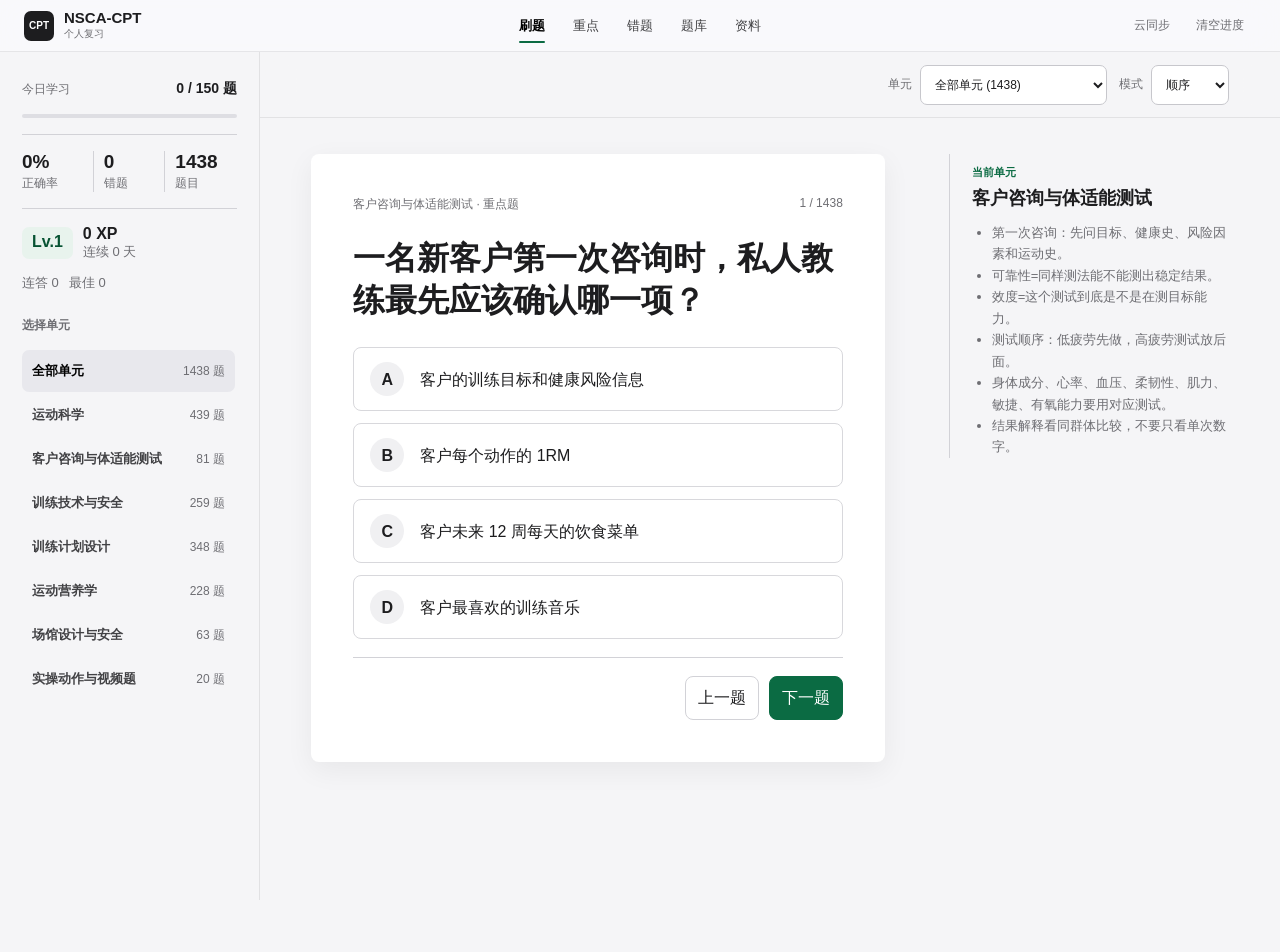
==== commit 2c0cfc6e: "Add Android PWA and cloud sync foundation" ====
--- a/index.html
+++ b/index.html
@@ -4,7 +4,13 @@
     <meta charset="utf-8" />
     <meta name="viewport" content="width=device-width, initial-scale=1, viewport-fit=cover" />
     <meta name="theme-color" content="#f5f5f7" />
+    <meta name="mobile-web-app-capable" content="yes" />
+    <meta name="apple-mobile-web-app-capable" content="yes" />
+    <meta name="apple-mobile-web-app-status-bar-style" content="default" />
     <title>NSCA-CPT 复习</title>
+    <link rel="manifest" href="./manifest.webmanifest" />
+    <link rel="icon" href="./assets/icons/icon-192.png" />
+    <link rel="apple-touch-icon" href="./assets/icons/icon-192.png" />
     <link rel="stylesheet" href="./styles.css" />
   </head>
   <body>
@@ -26,7 +32,10 @@
           <button class="tab" type="button" data-view="materials">资料</button>
         </nav>
 
-        <button id="resetProgressBtn" class="header-action" type="button">清空进度</button>
+        <div class="header-actions">
+          <button id="cloudSyncBtn" class="header-action cloud-sync-button" type="button">云同步</button>
+          <button id="resetProgressBtn" class="header-action" type="button">清空进度</button>
+        </div>
       </div>
     </header>
 
@@ -139,6 +148,8 @@
       <button class="tab" type="button" data-view="materials">资料</button>
     </nav>
 
+    <script src="./cloud-config.js"></script>
+    <script src="./cloud-sync.js"></script>
     <script src="./data.js"></script>
     <script src="./app.js"></script>
   </body>
--- a/styles.css
+++ b/styles.css
@@ -1608,7 +1608,6 @@
 }
 
 .header-action {
-  justify-self: end;
   min-height: 36px;
   padding: 0 12px;
   border: 0;
@@ -1618,6 +1617,21 @@
 }
 
 .header-action:hover {
+  color: var(--warn);
+}
+
+.header-actions {
+  display: flex;
+  justify-self: end;
+  align-items: center;
+  gap: 2px;
+}
+
+.cloud-sync-button[data-status="synced"] {
+  color: var(--accent);
+}
+
+.cloud-sync-button[data-status="error"] {
   color: var(--warn);
 }
 
@@ -2046,6 +2060,16 @@
   .desktop-tabs,
   .header-action,
   .sidebar { display: none; }
+  .header-actions {
+    display: flex;
+    margin-left: auto;
+  }
+  .cloud-sync-button {
+    display: inline-flex;
+    align-items: center;
+    min-height: 34px;
+    padding: 0 8px;
+  }
   .app-shell { display: block; min-height: auto; }
   .main-panel { min-height: calc(100vh - 52px); }
   .topbar {
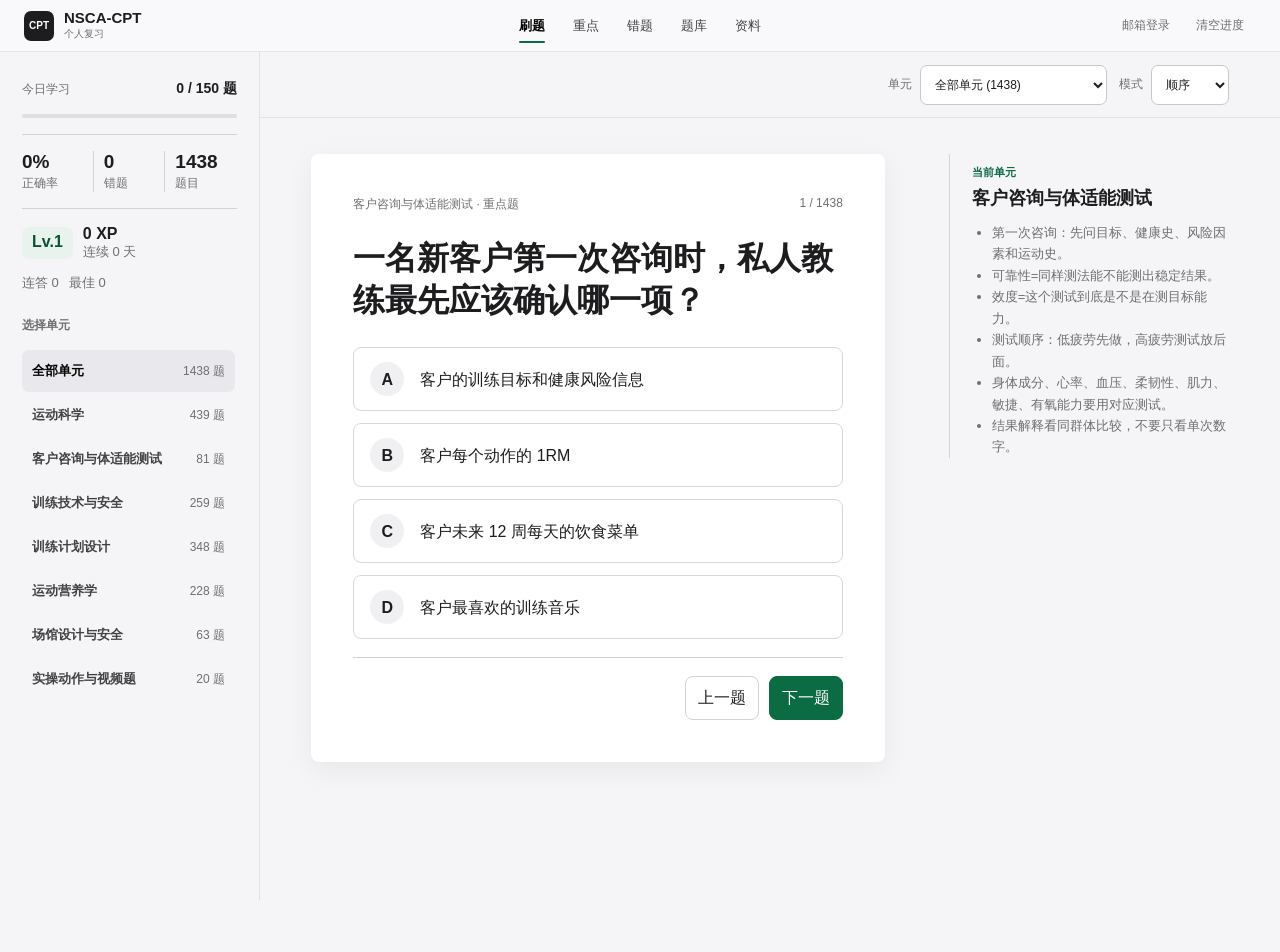
==== commit 4f2924e1: "Add authenticated Kimi K2.5 answers" ====
--- a/index.html
+++ b/index.html
@@ -33,7 +33,7 @@
         </nav>
 
         <div class="header-actions">
-          <button id="cloudSyncBtn" class="header-action cloud-sync-button" type="button">云同步</button>
+          <button id="cloudSyncBtn" class="header-action cloud-sync-button" type="button">邮箱登录</button>
           <button id="resetProgressBtn" class="header-action" type="button">清空进度</button>
         </div>
       </div>
--- a/styles.css
+++ b/styles.css
@@ -1921,12 +1921,46 @@
   align-items: center;
   justify-content: center;
   padding: 0 15px;
+  border: 0;
   border-radius: 8px;
   background: var(--accent);
   color: #fff;
+  cursor: pointer;
   font-size: 13px;
   font-weight: 650;
   text-decoration: none;
+}
+
+.ai-primary-button:disabled {
+  cursor: wait;
+  opacity: 0.65;
+}
+
+.ai-inline-answer {
+  grid-column: 1 / -1;
+  margin-top: 2px;
+  padding: 12px;
+  border: 1px solid #cbd8cf;
+  border-radius: 8px;
+  background: #f7faf8;
+}
+
+.ai-inline-answer > strong {
+  margin-bottom: 5px;
+  color: var(--accent-strong);
+  font-size: 13px;
+}
+
+.ai-inline-answer [data-kimi-content] {
+  color: #2d3a30;
+  font-size: 14px;
+  line-height: 1.55;
+  white-space: pre-wrap;
+}
+
+.ai-inline-answer.error {
+  border-color: #e7b8b3;
+  background: #fff6f5;
 }
 
 .ai-provider-menu { position: relative; }
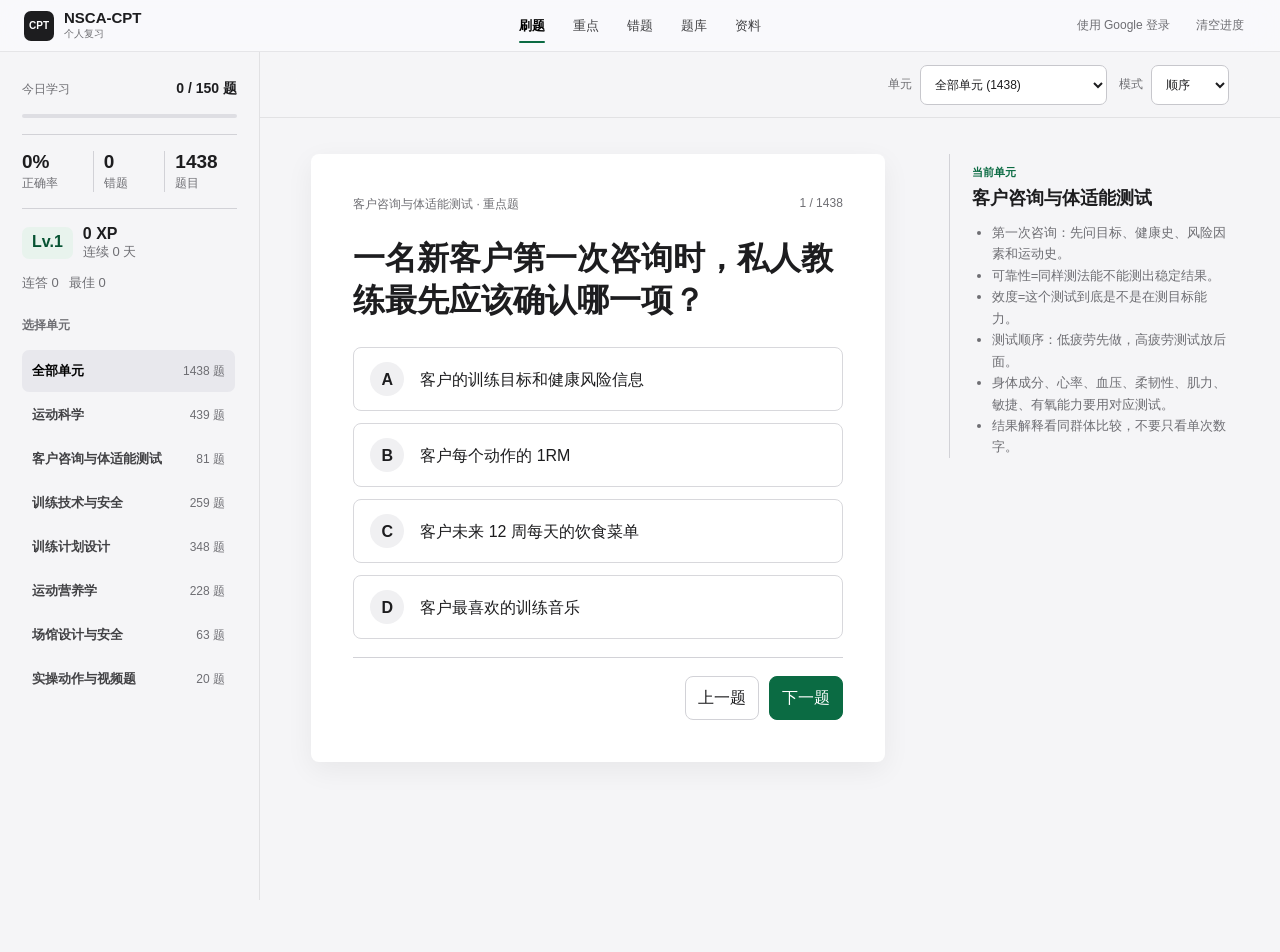
==== commit ff1d09d2: "Fix progress sync, persist account sessions, and switch AI to Kimi" ====
--- a/index.html
+++ b/index.html
@@ -33,7 +33,8 @@
         </nav>
 
         <div class="header-actions">
-          <button id="cloudSyncBtn" class="header-action cloud-sync-button" type="button">邮箱登录</button>
+          <button id="cloudSyncBtn" class="header-action cloud-sync-button" type="button">使用 Google 登录</button>
+          <button id="signOutBtn" class="header-action" type="button" hidden>退出账号</button>
           <button id="resetProgressBtn" class="header-action" type="button">清空进度</button>
         </div>
       </div>
@@ -150,6 +151,7 @@
 
     <script src="./cloud-config.js"></script>
     <script src="./cloud-sync.js"></script>
+    <script src="./quiz-session.js"></script>
     <script src="./data.js"></script>
     <script src="./app.js"></script>
   </body>
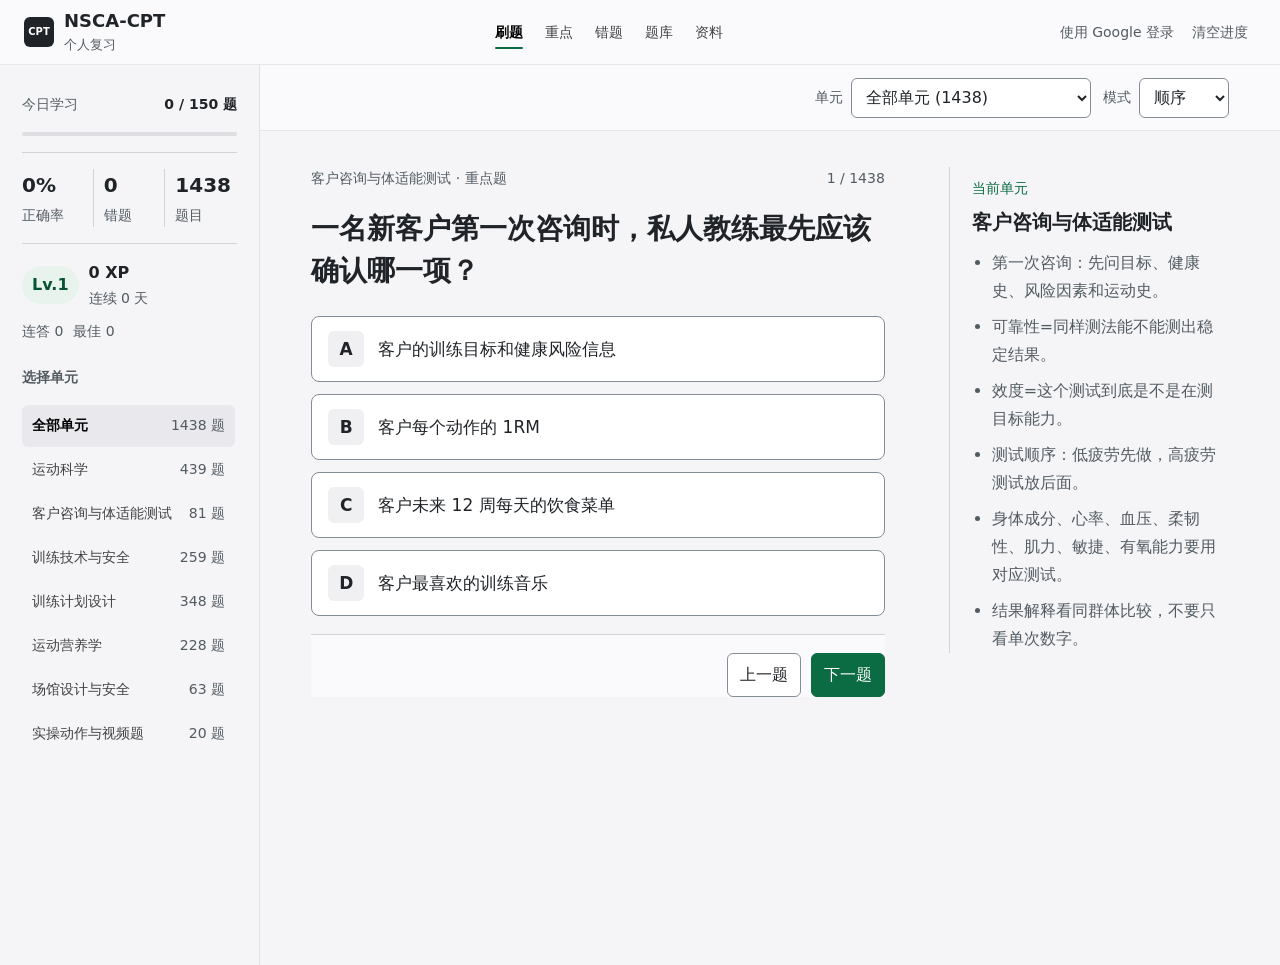
==== commit 56d9ee69: "Refine study UI hierarchy and bound stalled AI requests" ====
--- a/index.html
+++ b/index.html
@@ -12,6 +12,7 @@
     <link rel="icon" href="./assets/icons/icon-192.png" />
     <link rel="apple-touch-icon" href="./assets/icons/icon-192.png" />
     <link rel="stylesheet" href="./styles.css" />
+    <link rel="stylesheet" href="./ui.css" />
   </head>
   <body>
     <header class="global-header">
@@ -40,6 +41,7 @@
       </div>
     </header>
 
+    <p id="cloudStatusMessage" class="cloud-status-message" role="status" hidden></p>
     <div class="app-shell">
       <aside class="sidebar" aria-label="学习概况">
         <div class="rail-heading">
--- a/ui.css
+++ b/ui.css
@@ -0,0 +1,167 @@
+/* Shared visual rules for the study workspace. */
+:root {
+  color-scheme: light;
+  --ink: #202428;
+  --muted: #535b62;
+  --radius-control: 6px;
+  --radius-content: 8px;
+  --radius-pill: 999px;
+  --shadow: none;
+  --shadow-menu: 0 4px 16px rgb(0 0 0 / 12%);
+  --shadow-modal: 0 16px 48px rgb(0 0 0 / 24%);
+  --font-ui: system-ui, -apple-system, BlinkMacSystemFont, "Segoe UI",
+    "PingFang SC", "Hiragino Sans GB", "Microsoft YaHei", "Noto Sans CJK SC", sans-serif;
+}
+
+body { font-family: var(--font-ui); font-size: 16px; line-height: 1.65; }
+*, *::before, *::after { letter-spacing: 0; }
+h1, h2, h3, h4, p, button, figcaption { overflow-wrap: anywhere; }
+button, input, select, summary { line-height: 1.5; }
+button:focus-visible, a:focus-visible, input:focus-visible,
+select:focus-visible, summary:focus-visible { outline: 3px solid #0b6b43; outline-offset: 3px; }
+
+.global-header { height: auto; min-height: 64px; position: relative; }
+.global-header-inner {
+  min-height: 64px;
+  grid-template-columns: auto minmax(0, 1fr) auto;
+  gap: 20px;
+  padding-block: 8px;
+}
+.global-header, .topbar, .mobile-tabs, .question-actions {
+  background: #fafafc;
+  backdrop-filter: none;
+  -webkit-backdrop-filter: none;
+}
+.topbar { top: 0; }
+.sidebar { top: 0; height: 100vh; }
+.brand h1 { font-size: 18px; line-height: 1.3; }
+.brand p { font-size: 13px; }
+.brand-mark { border-radius: var(--radius-control); }
+.desktop-tabs { gap: 22px; }
+.tab, .header-action { font-size: 14px; min-height: 44px; }
+.header-actions { flex-wrap: wrap; justify-content: flex-end; }
+.header-action { padding: 6px 8px; }
+.cloud-sync-button[data-status="error"] { font-size: 16px; font-weight: 600; }
+.cloud-status-message {
+  margin: 0;
+  padding: 16px 24px;
+  border-bottom: 2px solid #b3261e;
+  background: #fff0ee;
+  color: #862019;
+  font-size: 16px;
+  font-weight: 400;
+}
+.toolbar label { min-width: 0; font-size: 14px; }
+.toolbar select { max-width: 100%; font-size: 16px; }
+.rail-heading, .rail-label, .stats-grid label, .unit-button span,
+.level-row span:not(.level-badge), .mini-metrics span { font-size: 14px; }
+.unit-button strong { font-size: 14px; font-weight: 500; }
+.unit-button.active strong { font-weight: 700; }
+.stats-grid span { font-size: 20px; font-weight: 600; font-variant-numeric: tabular-nums; }
+.level-badge { font-weight: 600; border-radius: var(--radius-pill); }
+
+.question-card { background: transparent; padding: 0; box-shadow: none; border-radius: 0; }
+.question-meta { font-size: 14px; flex-wrap: wrap; }
+.question-card h2 { font-size: 28px; line-height: 1.5; margin: 18px 0 24px; font-weight: 700; }
+.section-head h2 { font-size: 30px; line-height: 1.4; }
+.unit-guide-summary strong { font-size: 24px; line-height: 1.5; font-weight: 700; }
+.focus-panel h3, .note-card h3, .subunit-card summary { font-size: 20px; line-height: 1.5; font-weight: 600; }
+.note-card h4, .diagram-panel h4 { font-size: 17px; font-weight: 600; color: var(--ink); }
+.panel-eyebrow, .section-eyebrow, .unit-guide-kicker { font-size: 14px; font-weight: 500; }
+.focus-panel { top: 90px; }
+.focus-panel ul { font-size: 16px; line-height: 1.75; }
+.focus-panel li + li { margin-top: 8px; }
+.list-item h3 { font-size: 18px; font-weight: 600; }
+.list-item p, .source-details summary, .pill,
+.diagram-card figcaption, .diagram-card figcaption small,
+.point-figure span, .unit-figure span { font-size: 14px; line-height: 1.65; }
+
+.choice-button {
+  border: 1px solid #858d94;
+  padding: 14px 16px;
+  border-radius: var(--radius-content);
+  font-size: 17px;
+  line-height: 1.65;
+  font-weight: 400;
+}
+.choice-button.correct, .choice-button.wrong { border-width: 3px; padding: 12px 14px; }
+.choice-button:disabled { cursor: default; }
+.choice-button.dimmed { opacity: 1; }
+.choice-button:not(:disabled):hover { border-color: var(--accent); background: #f1f7f4; }
+.choice-button.correct:hover { border-color: #087a35; background: #d8f7e5; }
+.choice-button.wrong:hover { border-color: #b42318; background: #fde1dc; }
+.choice-button .letter { width: 36px; height: 36px; border-radius: var(--radius-control); font-weight: 600; }
+.instant-feedback, .reward-toast {
+  flex-direction: column;
+  align-items: flex-start;
+  gap: 6px;
+  font-size: 16px;
+  line-height: 1.65;
+  padding: 14px 16px;
+  border-radius: var(--radius-content);
+}
+.instant-feedback strong { flex-shrink: 0; white-space: nowrap; font-size: 20px; font-weight: 700; }
+.result-heading { align-items: flex-start; font-size: 18px; line-height: 1.6; }
+.result-status { flex-shrink: 0; white-space: nowrap; font-size: 14px; border-radius: var(--radius-pill); }
+.answer-reasons, .explanation-addon, .ai-inline-answer [data-kimi-content] {
+  font-size: 16px; line-height: 1.8; font-weight: 400; color: var(--ink);
+}
+.answer-reasons p { margin: 12px 0; }
+.answer-reasons strong { font-weight: 600; }
+.answer-search-panel { grid-template-columns: 1fr; gap: 12px; }
+.answer-search-panel > div > strong { font-size: 18px; font-weight: 600; }
+.answer-search-panel span { font-size: 16px; line-height: 1.65; }
+.answer-search-actions { flex-wrap: wrap; }
+.ai-inline-answer > strong { font-size: 16px; font-weight: 600; }
+.ai-inline-answer.error { border: 2px solid #b3261e; background: #fff0ee; }
+.ai-inline-answer.error [data-kimi-content] { color: #862019; }
+.ai-primary-button, .ai-provider-menu summary { font-size: 16px; min-height: 44px; }
+.ai-primary-button:disabled { opacity: 1; background: #46584e; }
+
+.primary-button, .secondary-button, .ghost-button, select, input[type="search"],
+.ai-primary-button, .ai-provider-menu summary, .ai-provider-menu button,
+.ai-provider-menu a, .unit-button, .image-zoom-close { border-radius: var(--radius-control); }
+.secondary-button, .ghost-button, select, input[type="search"],
+.ai-provider-menu summary { border-color: #858d94; }
+.note-card, .list-item, .material-item, .diagram-card, .point-figure, .unit-figure,
+.explanation-row, .ai-inline-answer, .question-image, .image-zoom-dialog,
+.ai-provider-menu > div { border-radius: var(--radius-content); }
+.goal-track, .mini-metrics span, .pill, .image-zoom-hint { border-radius: var(--radius-pill); }
+.subunit-card { border: 0; border-top: 1px solid var(--line); border-radius: 0; background: transparent; padding-inline: 0; }
+.ai-provider-menu > div { box-shadow: var(--shadow-menu); }
+.image-zoom-dialog { box-shadow: var(--shadow-modal); }
+.image-zoom-close { flex-shrink: 0; }
+
+@media (max-width: 1100px) {
+  .quiz-layout { grid-template-columns: minmax(0, 1fr); }
+  .focus-panel { position: static; padding: 20px 0 0; border-left: 0; border-top: 1px solid var(--line); }
+  .global-header-inner { gap: 12px; }
+  .desktop-tabs { gap: 14px; }
+}
+@media (max-width: 760px) {
+  .global-header-inner { flex-wrap: wrap; padding: 10px 14px; gap: 4px 12px; }
+  .brand h1 { font-size: 16px; }
+  .header-actions { min-width: 0; flex: 1 1 180px; }
+  .cloud-sync-button { font-size: 14px; }
+  .header-actions #signOutBtn:not([hidden]) { display: inline-flex; align-items: center; }
+  .toolbar label > span { display: block; margin-bottom: 4px; }
+  .toolbar select { font-size: 16px; }
+  .view { padding-top: 24px; }
+  .question-card h2 { font-size: 23px; line-height: 1.55; }
+  .section-head h2 { font-size: 26px; }
+  .instant-feedback span { display: block; }
+  .reward-toast:not(.hidden) { display: flex !important; }
+  .answer-reasons { font-size: 16px; }
+  .mobile-tabs .tab { font-size: 14px; }
+  .question-actions { position: static; margin-top: 24px; padding: 16px 0 0; background: transparent; }
+  .view { padding-bottom: 40px; }
+  .cloud-status-message { padding: 14px; }
+  .image-zoom-dialog { border-radius: 0; }
+}
+@media (prefers-reduced-motion: reduce) {
+  *, *::before, *::after {
+    animation: none !important;
+    transition: none !important;
+    scroll-behavior: auto !important;
+  }
+}
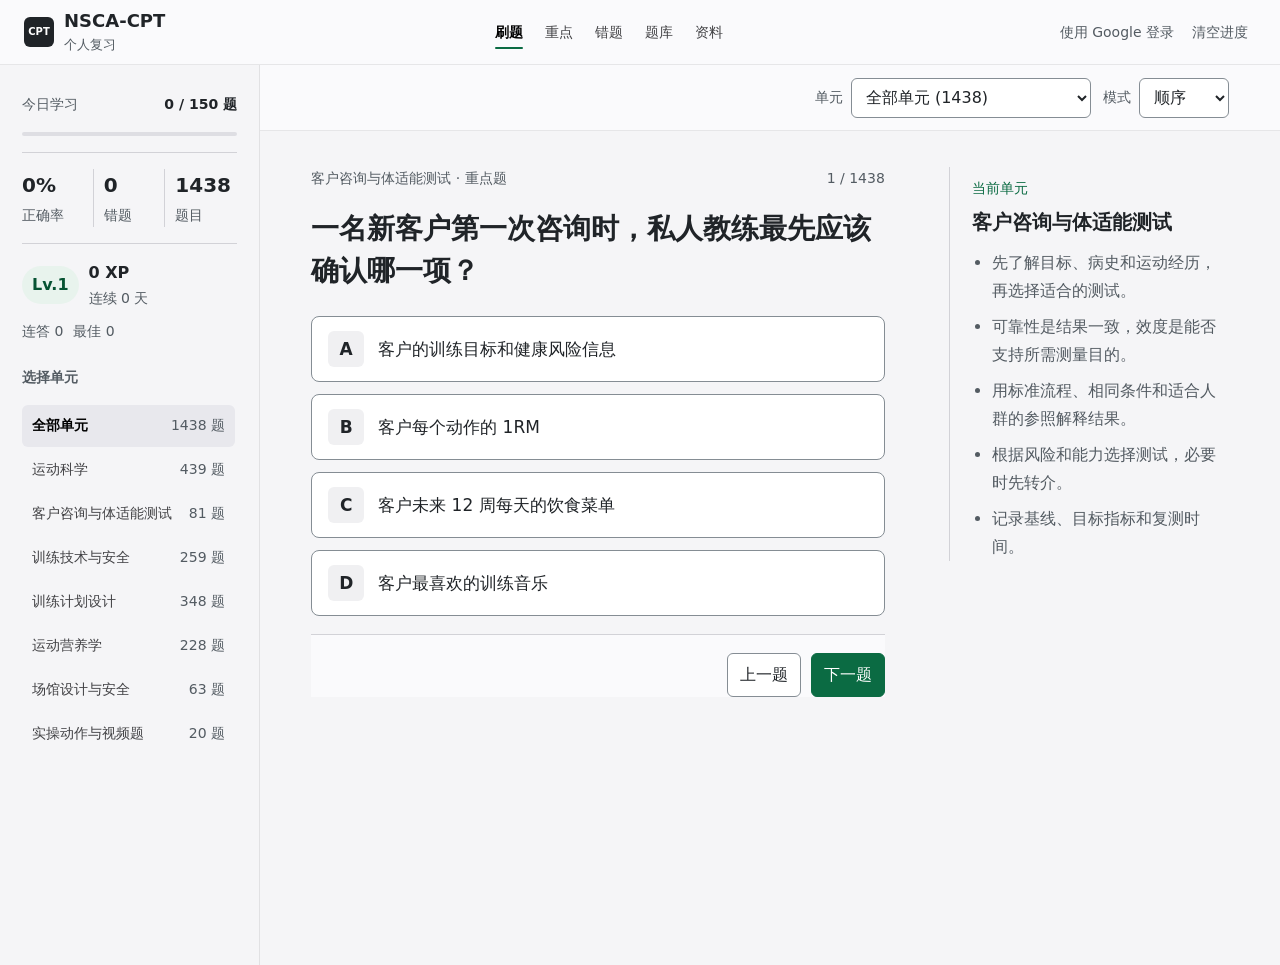
==== commit ad9a9549: "Review CPT unit priorities and annotate supplied biomechanics figures" ====
--- a/index.html
+++ b/index.html
@@ -155,6 +155,7 @@
     <script src="./cloud-sync.js"></script>
     <script src="./quiz-session.js"></script>
     <script src="./data.js"></script>
+    <script src="./study-guides.js"></script>
     <script src="./app.js"></script>
   </body>
 </html>
--- a/ui.css
+++ b/ui.css
@@ -165,3 +165,16 @@
     scroll-behavior: auto !important;
   }
 }
+/* Reviewed study notes keep correction text readable before the source image. */
+.study-blueprint { grid-column: 1 / -1; border-bottom: 1px solid #aebbb5; padding: 16px 0 24px; }
+.study-blueprint h3 { font-size: 22px; line-height: 1.4; }
+.study-blueprint p, .study-scope { font-size: 16px; line-height: 1.75; color: #293b32; }
+.study-scope { margin: 16px 0; }
+.point-image-grid:has(.reviewed-figure) { grid-template-columns: minmax(0, 1fr); }
+.reviewed-figure { width: 100%; min-width: 0; }
+.reviewed-figure .figure-correction { margin: 12px 0; padding: 12px; border-left: 4px solid #95500b; background: #fff4df; color: #643409; font-size: 16px; font-weight: 500; line-height: 1.75; }
+.reviewed-figure img { width: 100%; height: auto !important; max-height: none !important; object-fit: contain; }
+.reviewed-figure figcaption { padding-bottom: 12px; }
+.reviewed-figure figcaption strong { font-size: 17px; line-height: 1.5; }
+.reviewed-figure figcaption span, .reviewed-figure a { font-size: 14px; line-height: 1.6; }
+.study-blueprint a, .reviewed-figure a { color: #075b40; text-decoration: underline; overflow-wrap: anywhere; }
